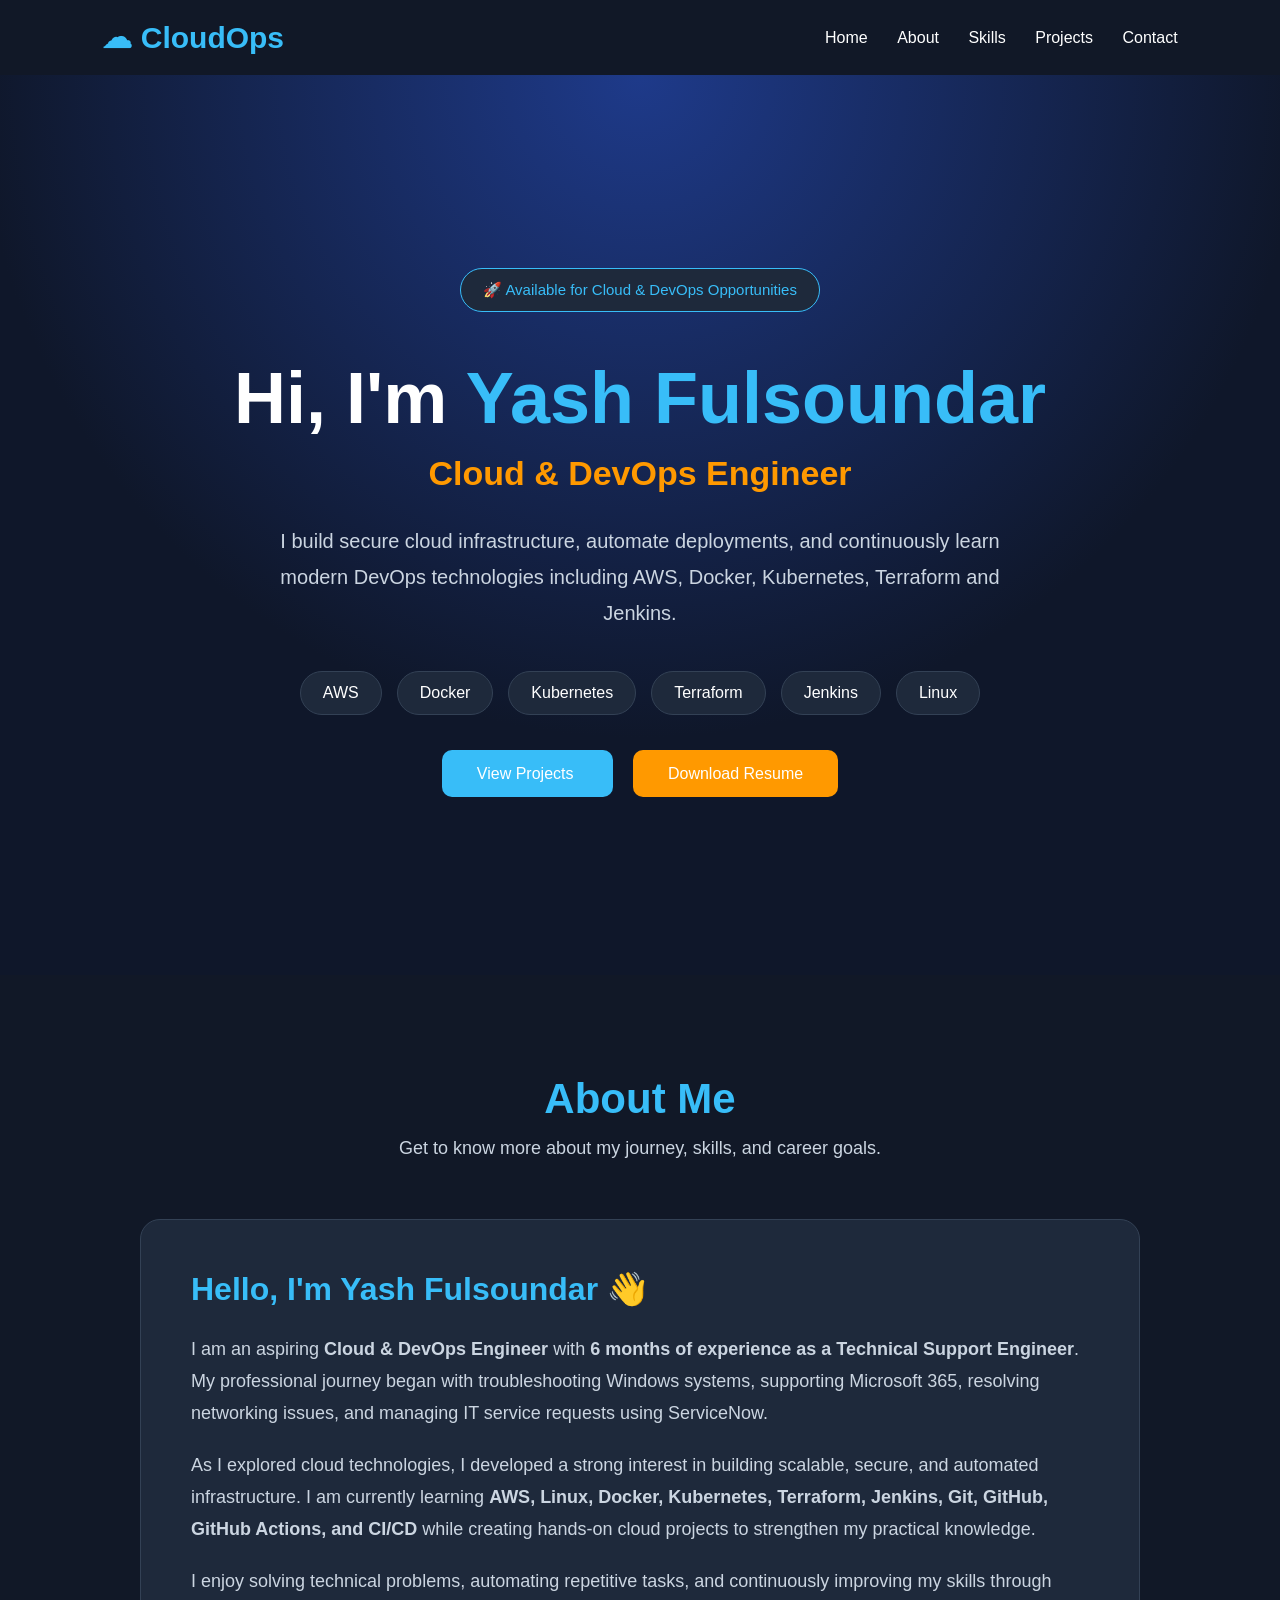
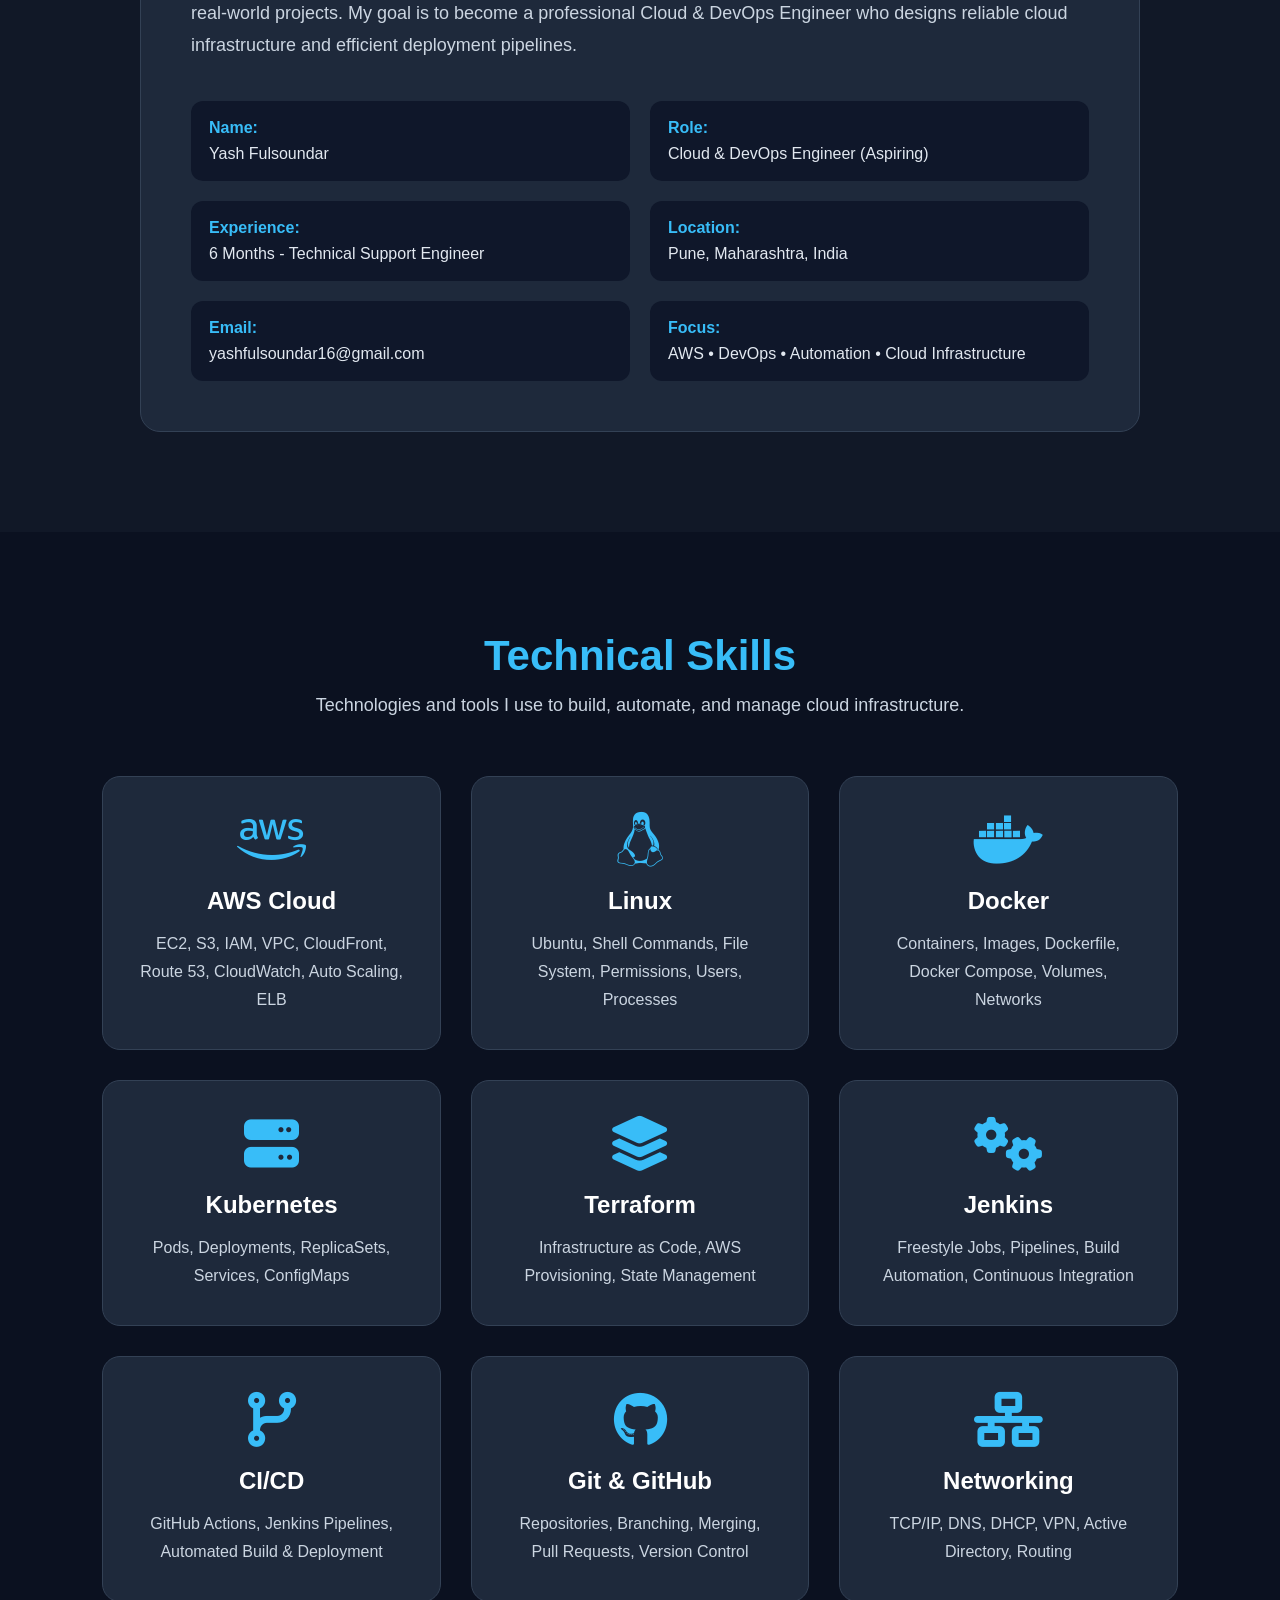
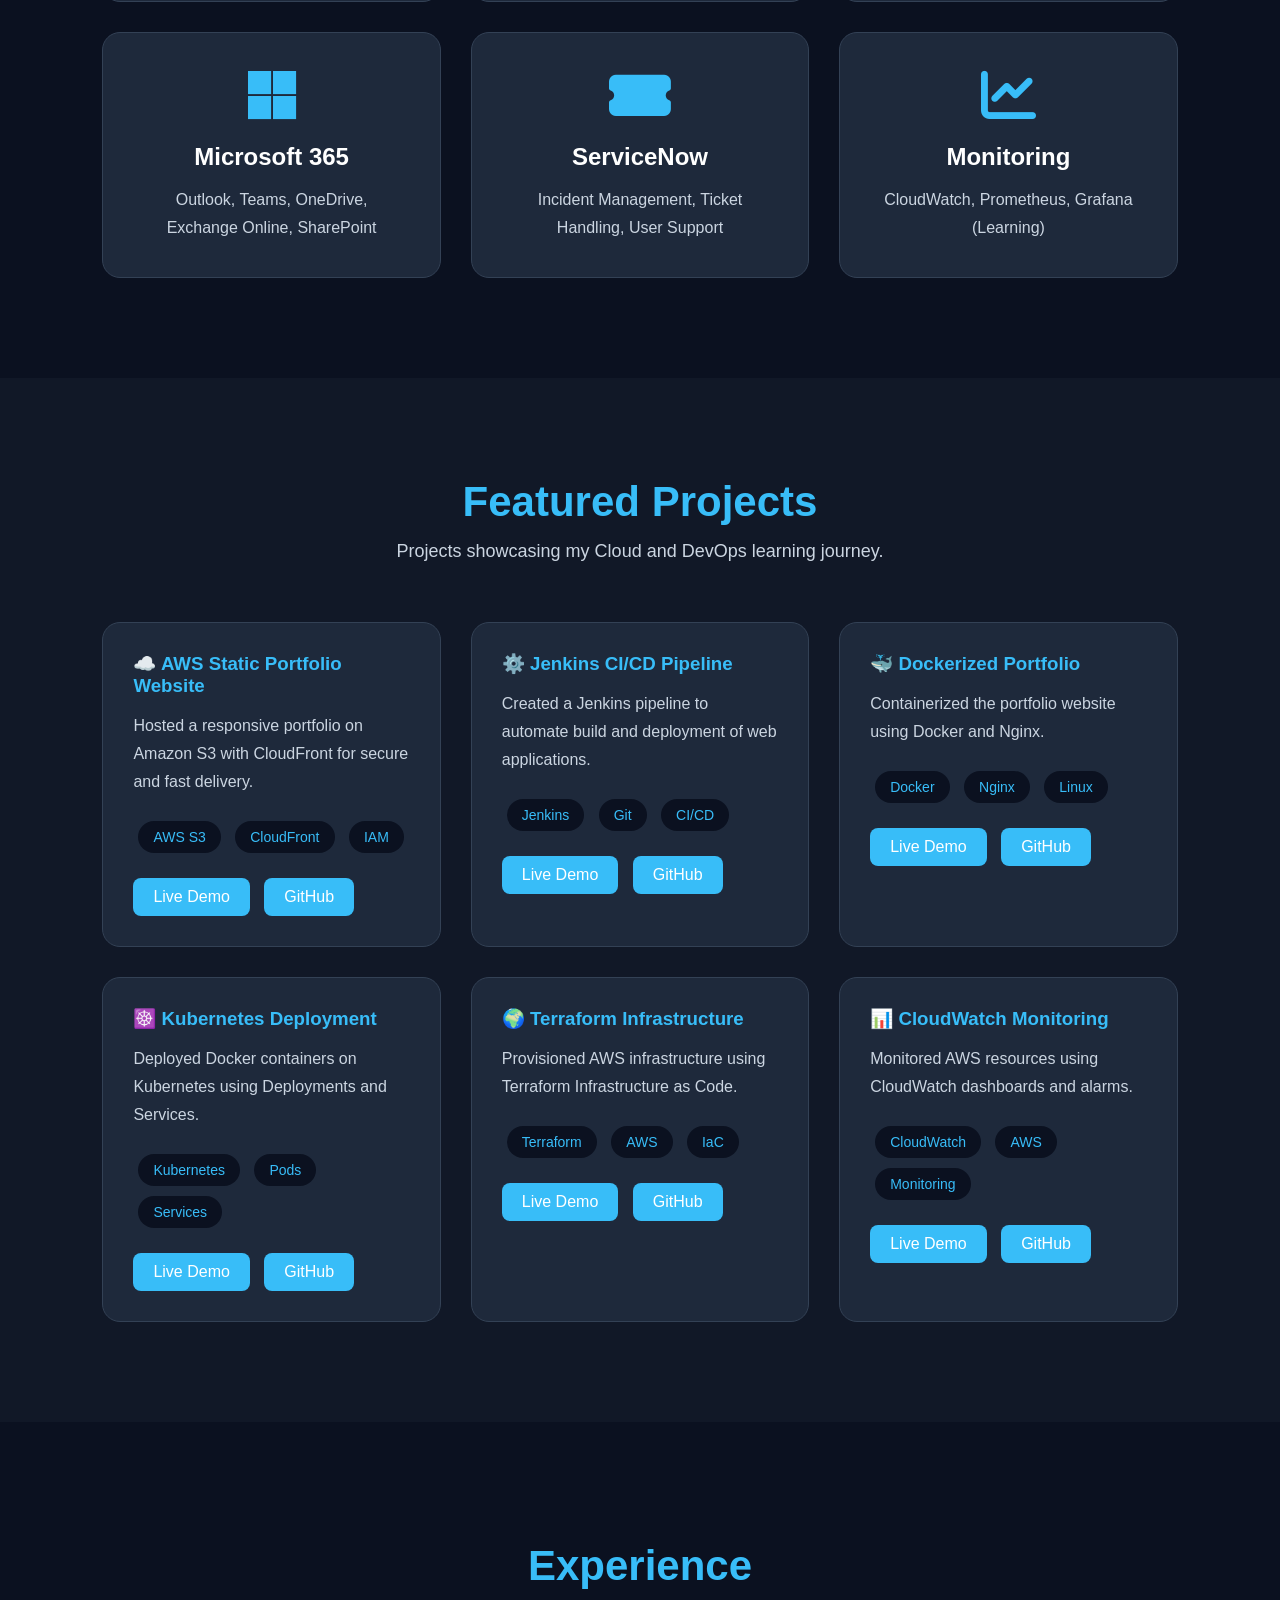
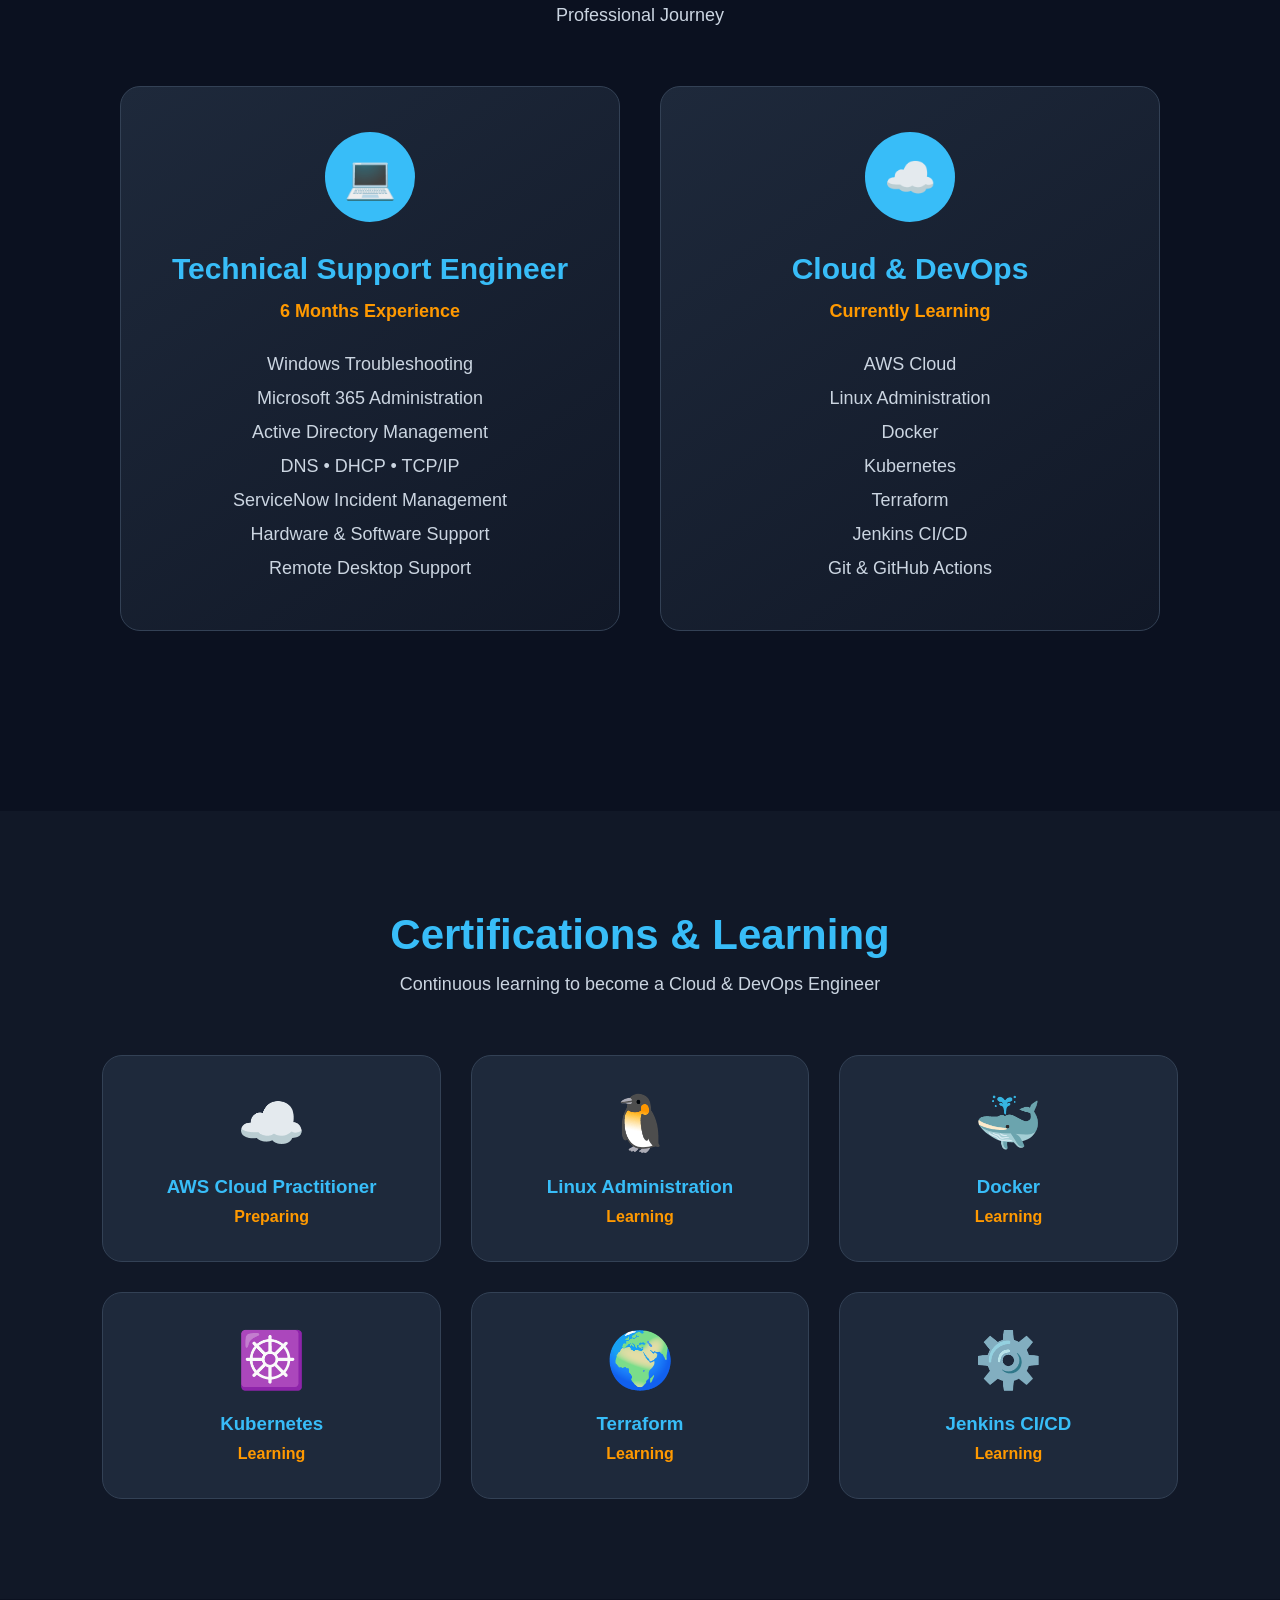
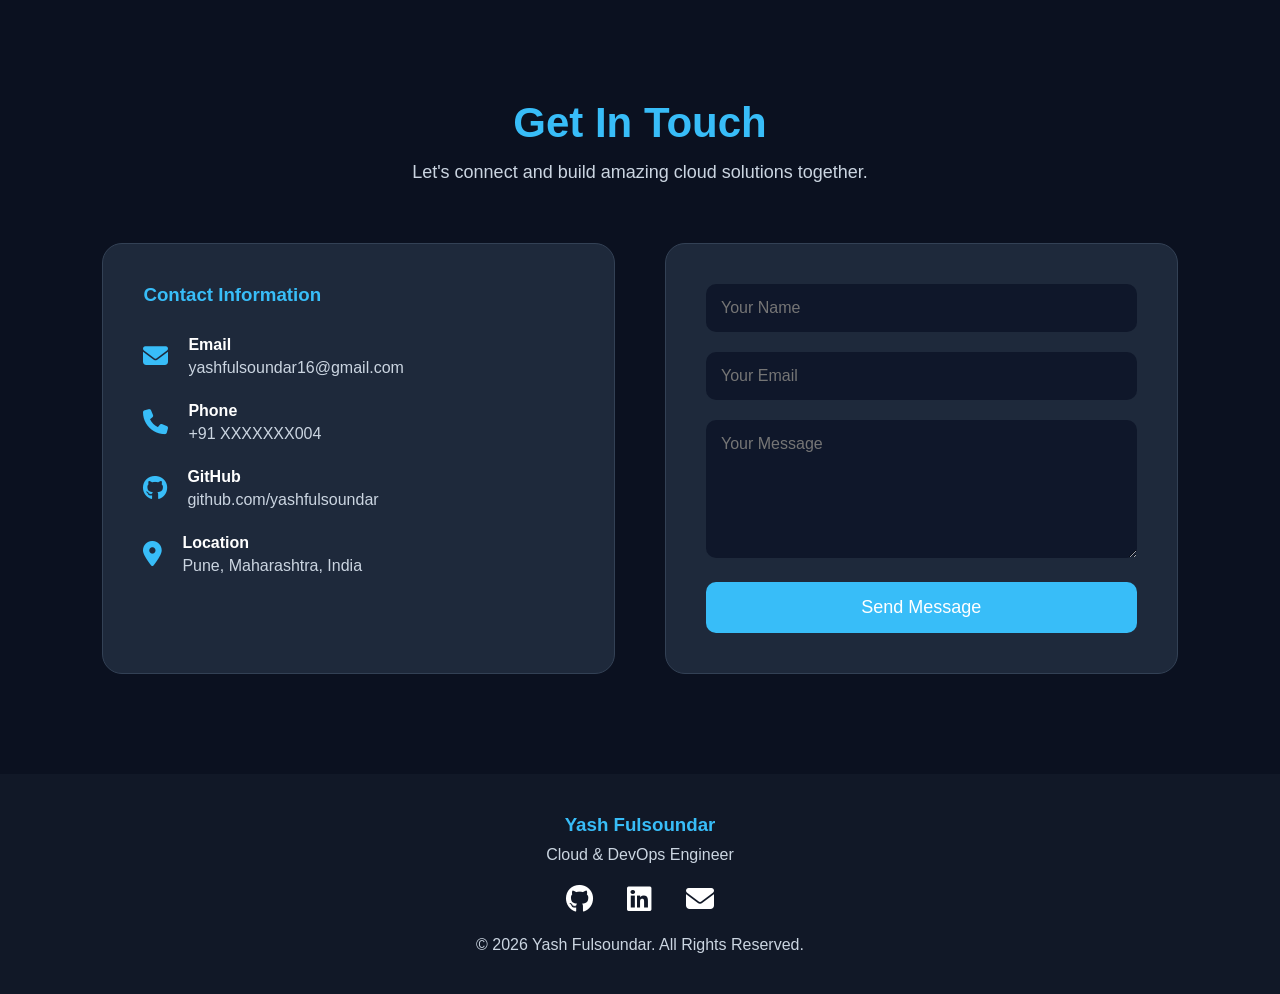
==== index.html @ a7303f1e "Initial portfolio commit" ====
<!DOCTYPE html>
<html lang="en">
<head>
    <meta charset="UTF-8">
    <meta name="viewport" content="width=device-width, initial-scale=1.0">
    <title>Yash Fulsoundar | Cloud & DevOps Engineer</title>

    <link rel="stylesheet" href="style.css">

    <!-- Font Awesome -->
    <link rel="stylesheet"
    href="https://cdnjs.cloudflare.com/ajax/libs/font-awesome/6.6.0/css/all.min.css">
</head>

<body>

<header>

    <div class="logo">
        ☁ CloudOps
    </div>

    <nav>
        <a href="#home">Home</a>
        <a href="#about">About</a>
        <a href="#skills">Skills</a>
        <a href="#projects">Projects</a>
        <a href="#contact">Contact</a>
    </nav>

</header>

<section class="hero">

<div class="hero-content">

<span class="badge">
🚀 Available for Cloud & DevOps Opportunities
</span>

<h1>
Hi, I'm <span>Yash Fulsoundar</span>
</h1>

<h2>
Cloud & DevOps Engineer
</h2>

<p>
I build secure cloud infrastructure, automate deployments,
and continuously learn modern DevOps technologies including
AWS, Docker, Kubernetes, Terraform and Jenkins.
</p>

<div class="hero-skills">

<span>AWS</span>

<span>Docker</span>

<span>Kubernetes</span>

<span>Terraform</span>

<span>Jenkins</span>

<span>Linux</span>

</div>

<div class="hero-buttons">

<a href="#projects" class="primary-btn">
View Projects
</a>

<a href="assets/resume/Yash_Fulsoundar_Resume.pdf"
class="secondary-btn">
Download Resume
</a>

</div>

</div>

</section>
<!-- ================= ABOUT SECTION ================= -->

<section id="about" class="about">

    <div class="section-title">
        <h2>About Me</h2>
        <p>Get to know more about my journey, skills, and career goals.</p>
    </div>

    <div class="about-container">

        <div class="about-card">

            <h3>Hello, I'm Yash Fulsoundar 👋</h3>

            <p>
                I am an aspiring <strong>Cloud & DevOps Engineer</strong> with
                <strong>6 months of experience as a Technical Support Engineer</strong>.
                My professional journey began with troubleshooting Windows systems,
                supporting Microsoft 365, resolving networking issues, and managing
                IT service requests using ServiceNow.
            </p>

            <p>
                As I explored cloud technologies, I developed a strong interest in
                building scalable, secure, and automated infrastructure. I am currently
                learning <strong>AWS, Linux, Docker, Kubernetes, Terraform, Jenkins,
                Git, GitHub, GitHub Actions, and CI/CD</strong> while creating hands-on
                cloud projects to strengthen my practical knowledge.
            </p>

            <p>
                I enjoy solving technical problems, automating repetitive tasks,
                and continuously improving my skills through real-world projects.
                My goal is to become a professional Cloud & DevOps Engineer who
                designs reliable cloud infrastructure and efficient deployment pipelines.
            </p>

            <div class="about-details">

                <div class="detail">
                    <strong>Name:</strong>
                    <span>Yash Fulsoundar</span>
                </div>

                <div class="detail">
                    <strong>Role:</strong>
                    <span>Cloud & DevOps Engineer (Aspiring)</span>
                </div>

                <div class="detail">
                    <strong>Experience:</strong>
                    <span>6 Months - Technical Support Engineer</span>
                </div>

                <div class="detail">
                    <strong>Location:</strong>
                    <span>Pune, Maharashtra, India</span>
                </div>

                <div class="detail">
                    <strong>Email:</strong>
                    <span>yashfulsoundar16@gmail.com</span>
                </div>

                <div class="detail">
                    <strong>Focus:</strong>
                    <span>AWS • DevOps • Automation • Cloud Infrastructure</span>
                </div>

            </div>

        </div>

    </div>

</section>

<!-- ================= Skills Section ================= -->

<section id="skills" class="skills">

    <div class="section-title">
        <h2>Technical Skills</h2>
        <p>Technologies and tools I use to build, automate, and manage cloud infrastructure.</p>
    </div>

    <div class="skills-container">

        <div class="skill-card">
            <i class="fab fa-aws"></i>
            <h3>AWS Cloud</h3>
            <p>EC2, S3, IAM, VPC, CloudFront, Route 53, CloudWatch, Auto Scaling, ELB</p>
        </div>

        <div class="skill-card">
            <i class="fab fa-linux"></i>
            <h3>Linux</h3>
            <p>Ubuntu, Shell Commands, File System, Permissions, Users, Processes</p>
        </div>

        <div class="skill-card">
            <i class="fab fa-docker"></i>
            <h3>Docker</h3>
            <p>Containers, Images, Dockerfile, Docker Compose, Volumes, Networks</p>
        </div>

        <div class="skill-card">
            <i class="fas fa-server"></i>
            <h3>Kubernetes</h3>
            <p>Pods, Deployments, ReplicaSets, Services, ConfigMaps</p>
        </div>

        <div class="skill-card">
            <i class="fas fa-layer-group"></i>
            <h3>Terraform</h3>
            <p>Infrastructure as Code, AWS Provisioning, State Management</p>
        </div>

        <div class="skill-card">
            <i class="fas fa-cogs"></i>
            <h3>Jenkins</h3>
            <p>Freestyle Jobs, Pipelines, Build Automation, Continuous Integration</p>
        </div>

        <div class="skill-card">
            <i class="fas fa-code-branch"></i>
            <h3>CI/CD</h3>
            <p>GitHub Actions, Jenkins Pipelines, Automated Build & Deployment</p>
        </div>

        <div class="skill-card">
            <i class="fab fa-github"></i>
            <h3>Git & GitHub</h3>
            <p>Repositories, Branching, Merging, Pull Requests, Version Control</p>
        </div>

        <div class="skill-card">
            <i class="fas fa-network-wired"></i>
            <h3>Networking</h3>
            <p>TCP/IP, DNS, DHCP, VPN, Active Directory, Routing</p>
        </div>

        <div class="skill-card">
            <i class="fab fa-microsoft"></i>
            <h3>Microsoft 365</h3>
            <p>Outlook, Teams, OneDrive, Exchange Online, SharePoint</p>
        </div>

        <div class="skill-card">
            <i class="fas fa-ticket-alt"></i>
            <h3>ServiceNow</h3>
            <p>Incident Management, Ticket Handling, User Support</p>
        </div>

        <div class="skill-card">
            <i class="fas fa-chart-line"></i>
            <h3>Monitoring</h3>
            <p>CloudWatch, Prometheus, Grafana (Learning)</p>
        </div>

    </div>

</section>

<!-- ================= Projects Section ================= -->

<section id="projects" class="projects">

    <div class="section-title">
        <h2>Featured Projects</h2>
        <p>Projects showcasing my Cloud and DevOps learning journey.</p>
    </div>

    <div class="projects-container">

        <div class="project-card">
            <h3>☁️ AWS Static Portfolio Website</h3>
            <p>Hosted a responsive portfolio on Amazon S3 with CloudFront for secure and fast delivery.</p>

            <div class="tech">
                <span>AWS S3</span>
                <span>CloudFront</span>
                <span>IAM</span>
            </div>

            <div class="buttons">
                <a href="#">Live Demo</a>
                <a href="https://github.com/yashfulsoundar" target="_blank">GitHub</a>
            </div>
        </div>

        <div class="project-card">
            <h3>⚙️ Jenkins CI/CD Pipeline</h3>
            <p>Created a Jenkins pipeline to automate build and deployment of web applications.</p>

            <div class="tech">
                <span>Jenkins</span>
                <span>Git</span>
                <span>CI/CD</span>
            </div>

            <div class="buttons">
                <a href="#">Live Demo</a>
                <a href="https://github.com/yashfulsoundar" target="_blank">GitHub</a>
            </div>
        </div>

        <div class="project-card">
            <h3>🐳 Dockerized Portfolio</h3>
            <p>Containerized the portfolio website using Docker and Nginx.</p>

            <div class="tech">
                <span>Docker</span>
                <span>Nginx</span>
                <span>Linux</span>
            </div>

            <div class="buttons">
                <a href="#">Live Demo</a>
                <a href="https://github.com/yashfulsoundar" target="_blank">GitHub</a>
            </div>
        </div>

        <div class="project-card">
            <h3>☸️ Kubernetes Deployment</h3>
            <p>Deployed Docker containers on Kubernetes using Deployments and Services.</p>

            <div class="tech">
                <span>Kubernetes</span>
                <span>Pods</span>
                <span>Services</span>
            </div>

            <div class="buttons">
                <a href="#">Live Demo</a>
                <a href="https://github.com/yashfulsoundar" target="_blank">GitHub</a>
            </div>
        </div>

        <div class="project-card">
            <h3>🌍 Terraform Infrastructure</h3>
            <p>Provisioned AWS infrastructure using Terraform Infrastructure as Code.</p>

            <div class="tech">
                <span>Terraform</span>
                <span>AWS</span>
                <span>IaC</span>
            </div>

            <div class="buttons">
                <a href="#">Live Demo</a>
                <a href="https://github.com/yashfulsoundar" target="_blank">GitHub</a>
            </div>
        </div>

        <div class="project-card">
            <h3>📊 CloudWatch Monitoring</h3>
            <p>Monitored AWS resources using CloudWatch dashboards and alarms.</p>

            <div class="tech">
                <span>CloudWatch</span>
                <span>AWS</span>
                <span>Monitoring</span>
            </div>

            <div class="buttons">
                <a href="#">Live Demo</a>
                <a href="https://github.com/yashfulsoundar" target="_blank">GitHub</a>
            </div>
        </div>

    </div>

</section>

<!-- ================= EXPERIENCE ================= -->

<section id="experience" class="experience">

    <div class="section-title">
        <h2>Experience</h2>
        <p>Professional Journey</p>
    </div>

    <div class="experience-grid">

        <div class="experience-box">

            <div class="experience-icon">
                💻
            </div>

            <h3>Technical Support Engineer</h3>

            <span>6 Months Experience</span>

            <p>
                Windows Troubleshooting<br>
                Microsoft 365 Administration<br>
                Active Directory Management<br>
                DNS • DHCP • TCP/IP<br>
                ServiceNow Incident Management<br>
                Hardware & Software Support<br>
                Remote Desktop Support
            </p>

        </div>

        <div class="experience-box">

            <div class="experience-icon">
                ☁️
            </div>

            <h3>Cloud & DevOps</h3>

            <span>Currently Learning</span>

            <p>
                AWS Cloud<br>
                Linux Administration<br>
                Docker<br>
                Kubernetes<br>
                Terraform<br>
                Jenkins CI/CD<br>
                Git & GitHub Actions
            </p>

        </div>

    </div>

</section>

<!-- ================= CERTIFICATIONS ================= -->

<section id="certifications" class="certifications">

    <div class="section-title">
        <h2>Certifications & Learning</h2>
        <p>Continuous learning to become a Cloud & DevOps Engineer</p>
    </div>

    <div class="cert-grid">

        <div class="cert-card">
            <div class="cert-icon">☁️</div>
            <h3>AWS Cloud Practitioner</h3>
            <span>Preparing</span>
        </div>

        <div class="cert-card">
            <div class="cert-icon">🐧</div>
            <h3>Linux Administration</h3>
            <span>Learning</span>
        </div>

        <div class="cert-card">
            <div class="cert-icon">🐳</div>
            <h3>Docker</h3>
            <span>Learning</span>
        </div>

        <div class="cert-card">
            <div class="cert-icon">☸️</div>
            <h3>Kubernetes</h3>
            <span>Learning</span>
        </div>

        <div class="cert-card">
            <div class="cert-icon">🌍</div>
            <h3>Terraform</h3>
            <span>Learning</span>
        </div>

        <div class="cert-card">
            <div class="cert-icon">⚙️</div>
            <h3>Jenkins CI/CD</h3>
            <span>Learning</span>
        </div>

    </div>

</section>

<!-- ================= CONTACT SECTION ================= -->

<section id="contact" class="contact">

    <div class="section-title">
        <h2>Get In Touch</h2>
        <p>Let's connect and build amazing cloud solutions together.</p>
    </div>

    <div class="contact-container">

        <!-- Left Side -->

        <div class="contact-info">

            <h3>Contact Information</h3>

            <div class="info-box">
                <i class="fas fa-envelope"></i>
                <div>
                    <h4>Email</h4>
                    <p>yashfulsoundar16@gmail.com</p>
                </div>
            </div>

            <div class="info-box">
                <i class="fas fa-phone"></i>
                <div>
                    <h4>Phone</h4>
                    <p>+91 XXXXXXX004</p>
                </div>
            </div>

            <div class="info-box">
                <i class="fab fa-github"></i>
                <div>
                    <h4>GitHub</h4>
                    <a href="https://github.com/yashfulsoundar" target="_blank">
                        github.com/yashfulsoundar
                    </a>
                </div>
            </div>

            <div class="info-box">
                <i class="fas fa-map-marker-alt"></i>
                <div>
                    <h4>Location</h4>
                    <p>Pune, Maharashtra, India</p>
                </div>
            </div>

        </div>

        <!-- Right Side -->

        <div class="contact-form">

            <form>

                <input type="text" placeholder="Your Name" required>

                <input type="email" placeholder="Your Email" required>

                <textarea rows="6" placeholder="Your Message"></textarea>

                <button type="submit">Send Message</button>

            </form>

        </div>

    </div>

</section>
 
<footer class="footer">

    <h3>Yash Fulsoundar</h3>

    <p>Cloud & DevOps Engineer</p>

    <div class="social-links">
        <a href="https://github.com/yashfulsoundar" target="_blank"><i class="fab fa-github"></i></a>
        <a href="#"><i class="fab fa-linkedin"></i></a>
        <a href="mailto:yashfulsoundar16@gmail.com"><i class="fas fa-envelope"></i></a>
    </div>

    <p class="copyright">
        © 2026 Yash Fulsoundar. All Rights Reserved.
    </p>

</footer>

<script src="script.js"></script>

</body>
</html>
---- style.css ----
*{
    margin:0;
    padding:0;
    box-sizing:border-box;
    font-family:Arial, Helvetica, sans-serif;
}

body{

    background:#0f172a;

    color:white;

}

header{

    display:flex;

    justify-content:space-between;

    align-items:center;

    padding:20px 8%;

    background:#111827;

}

.logo{

    font-size:30px;

    color:#38bdf8;

    font-weight:bold;

}

nav a{

    color:white;

    text-decoration:none;

    margin-left:25px;

    transition:.3s;

}

nav a:hover{

    color:#38bdf8;

}

/*=========================
       HERO SECTION
==========================*/

.hero{

    display:flex;

    justify-content:space-between;

    align-items:center;

    gap:80px;

    padding:100px 8%;

    min-height:100vh;

    background:#0F172A;

}

.hero-left{

    flex:1;

}

.hero-tag{

    display:inline-block;

    background:#1E293B;

    color:#38BDF8;

    padding:10px 18px;

    border-radius:30px;

    margin-bottom:25px;

    border:1px solid #38BDF8;

}

.hero h1{

    font-size:70px;

    margin:15px 0;

}

.hero h1 span{

    color:#38BDF8;

}

.hero h2{

    color:#FF9900;

    font-size:34px;

    margin-bottom:25px;

}

.hero p{

    color:#CBD5E1;

    line-height:34px;

    font-size:20px;

    max-width:650px;

}

.hero-buttons{

    margin-top:40px;

}

.btn,
.btn2,
.btn3{

    display:inline-block;

    padding:15px 30px;

    margin-right:15px;

    border-radius:10px;

    text-decoration:none;

    color:white;

    transition:.3s;

}

.btn{

    background:#38BDF8;

}

.btn2{

    background:#FF9900;

}

.btn3{

    background:#22C55E;

}

.btn:hover,
.btn2:hover,
.btn3:hover{

    transform:translateY(-5px);

}

.hero{

min-height:100vh;

display:flex;

justify-content:center;

align-items:center;

text-align:center;

padding:100px 20px;

background:
radial-gradient(circle at top,#1E3A8A 0%,#0F172A 60%);

}

.hero-content{

max-width:900px;

}

.badge{

display:inline-block;

padding:12px 22px;

border-radius:50px;

background:#1E293B;

color:#38BDF8;

border:1px solid #38BDF8;

margin-bottom:30px;

font-size:15px;

}

.hero h1{

font-size:72px;

font-weight:700;

margin-bottom:15px;

}

.hero h1 span{

color:#38BDF8;

}

.hero h2{

font-size:34px;

color:#FF9900;

margin-bottom:30px;

}

.hero p{

font-size:20px;

color:#CBD5E1;

line-height:36px;

max-width:750px;

margin:auto;

}

.hero-skills{

margin-top:40px;

display:flex;

justify-content:center;

gap:15px;

flex-wrap:wrap;

}

.hero-skills span{

padding:12px 22px;

background:#1E293B;

border-radius:30px;

border:1px solid #334155;

}

.hero-buttons{

margin-top:50px;

}

.primary-btn{

padding:15px 35px;

background:#38BDF8;

border-radius:10px;

color:white;

text-decoration:none;

margin-right:20px;

}

.secondary-btn{

padding:15px 35px;

background:#FF9900;

border-radius:10px;

color:white;

text-decoration:none;

}
/*=========================
        ABOUT SECTION
==========================*/

.about{
    padding:100px 8%;
    background:#111827;
}

.about-container{
    display:flex;
    justify-content:center;
    margin-top:50px;
}

.about-card{
    max-width:1000px;
    background:#1E293B;
    padding:50px;
    border-radius:20px;
    border:1px solid #334155;
    transition:.4s;
}

.about-card:hover{
    transform:translateY(-10px);
    box-shadow:0 15px 35px rgba(56,189,248,.3);
    border-color:#38BDF8;
}

.about-card h3{
    font-size:32px;
    color:#38BDF8;
    margin-bottom:25px;
}

.about-card p{
    color:#CBD5E1;
    line-height:32px;
    font-size:18px;
    margin-bottom:20px;
}

.about-details{
    display:grid;
    grid-template-columns:repeat(auto-fit,minmax(300px,1fr));
    gap:20px;
    margin-top:40px;
}

.detail{
    background:#0F172A;
    padding:18px;
    border-radius:12px;
}

.detail strong{
    color:#38BDF8;
    display:block;
    margin-bottom:8px;
}

.detail span{
    color:#E2E8F0;
}

@media(max-width:768px){

.about-card{
    padding:30px;
}

.about-card h3{
    font-size:26px;
}

.about-card p{
    font-size:16px;
}

}
/*=========================
      SKILLS SECTION
==========================*/

.skills{
    padding:100px 8%;
    background:#0B1120;
}

.section-title{
    text-align:center;
    margin-bottom:60px;
}

.section-title h2{
    color:#38BDF8;
    font-size:42px;
    margin-bottom:15px;
}

.section-title p{
    color:#CBD5E1;
    font-size:18px;
}

/* skill section */
.skills-container{

    display:grid;

    grid-template-columns:repeat(auto-fit,minmax(280px,1fr));

    gap:30px;

}

.skill-card{

    background:#1E293B;

    padding:35px;

    border-radius:18px;

    text-align:center;

    border:1px solid #334155;

    transition:0.4s ease;

    cursor:pointer;

}

.skill-card:hover{

    transform:translateY(-10px);

    border-color:#38BDF8;

    box-shadow:0 0 25px rgba(56,189,248,0.35);

}

.skill-card i{

    font-size:55px;

    color:#38BDF8;

    margin-bottom:20px;

}

.skill-card h3{

    color:white;

    margin-bottom:15px;

    font-size:24px;

}

.skill-card p{

    color:#CBD5E1;

    line-height:28px;

    font-size:16px;

}

/* Responsive */

@media (max-width:768px){

    .skills{
        padding:70px 5%;
    }

    .section-title h2{
        font-size:34px;
    }

    .skill-card{
        padding:25px;
    }

}

/*=========================
      PROJECTS SECTION
==========================*/

.projects{
    padding:100px 8%;
    background:#111827;
}

.projects-container{
    display:grid;
    grid-template-columns:repeat(auto-fit,minmax(330px,1fr));
    gap:30px;
}

.project-card{
    background:#1E293B;
    padding:30px;
    border-radius:18px;
    border:1px solid #334155;
    transition:0.4s;
}

.project-card:hover{
    transform:translateY(-10px);
    box-shadow:0 0 20px rgba(56,189,248,.35);
}

.project-card h3{
    color:#38BDF8;
    margin-bottom:15px;
}

.project-card p{
    color:#CBD5E1;
    line-height:28px;
}

.tech{
    margin:20px 0;
}

.tech span{
    display:inline-block;
    background:#0B1120;
    color:#38BDF8;
    padding:8px 15px;
    margin:5px;
    border-radius:20px;
    font-size:14px;
}

.buttons{
    margin-top:20px;
}

.buttons a{
    display:inline-block;
    text-decoration:none;
    color:white;
    background:#38BDF8;
    padding:10px 20px;
    border-radius:8px;
    margin-right:10px;
    transition:.3s;
}

.buttons a:hover{
    background:#FF9900;
}

/* ================= EXPERIENCE ================= */

/*==============================
    EXPERIENCE SECTION
===============================*/

.experience{
    background:#0b1120;
    padding:120px 8%;
}

.experience-grid{
    max-width:1200px;
    margin:60px auto;
    display:flex;
    justify-content:center;
    align-items:stretch;
    gap:40px;
    flex-wrap:wrap;
}

.experience-box{
    width:500px;
    background:linear-gradient(145deg,#1E293B,#111827);
    border:1px solid #334155;
    border-radius:20px;
    padding:45px;
    text-align:center;
    transition:.4s;
}

.experience-box:hover{
    transform:translateY(-12px);
    box-shadow:0 20px 50px rgba(56,189,248,.35);
    border-color:#38BDF8;
}

.experience-icon{
    width:90px;
    height:90px;
    margin:auto;
    margin-bottom:30px;
    border-radius:50%;
    background:#38BDF8;
    display:flex;
    justify-content:center;
    align-items:center;
    font-size:42px;
}

.experience-box h3{
    font-size:30px;
    color:#38BDF8;
    margin-bottom:15px;
}

.experience-box span{
    color:#FF9900;
    font-size:18px;
    font-weight:bold;
    display:block;
    margin-bottom:25px;
}

.experience-box p{
    color:#CBD5E1;
    font-size:18px;
    line-height:34px;
}

/*=========================
    CERTIFICATIONS
==========================*/

.certifications{
    padding:100px 8%;
    background:#111827;
}

.cert-grid{
    display:grid;
    grid-template-columns:repeat(auto-fit,minmax(250px,1fr));
    gap:30px;
    margin-top:60px;
}

.cert-card{
    background:#1E293B;
    border-radius:20px;
    padding:35px;
    text-align:center;
    border:1px solid #334155;
    transition:.4s;
}

.cert-card:hover{
    transform:translateY(-10px);
    box-shadow:0 15px 35px rgba(56,189,248,.35);
    border-color:#38BDF8;
}

.cert-icon{
    font-size:55px;
    margin-bottom:20px;
}

.cert-card h3{
    color:#38BDF8;
    margin-bottom:10px;
}

.cert-card span{
    color:#FF9900;
    font-weight:bold;
}

/*==========================
      CONTACT SECTION
===========================*/

.contact{
    padding:100px 8%;
    background:#0B1120;
}

.contact-container{
    display:grid;
    grid-template-columns:1fr 1fr;
    gap:50px;
    margin-top:60px;
}

.contact-info,
.contact-form{
    background:#1E293B;
    padding:40px;
    border-radius:20px;
    border:1px solid #334155;
}

.contact-info h3{
    color:#38BDF8;
    margin-bottom:30px;
}

.info-box{
    display:flex;
    align-items:center;
    gap:20px;
    margin-bottom:25px;
}

.info-box i{
    font-size:25px;
    color:#38BDF8;
}

.info-box h4{
    color:white;
    margin-bottom:5px;
}

.info-box p,
.info-box a{
    color:#CBD5E1;
    text-decoration:none;
}

.contact-form input,
.contact-form textarea{
    width:100%;
    margin-bottom:20px;
    padding:15px;
    border:none;
    border-radius:10px;
    background:#0F172A;
    color:white;
    font-size:16px;
}

.contact-form button{
    width:100%;
    padding:15px;
    border:none;
    border-radius:10px;
    background:#38BDF8;
    color:white;
    font-size:18px;
    cursor:pointer;
    transition:.3s;
}

.contact-form button:hover{
    background:#FF9900;
}

@media(max-width:900px){

.contact-container{
grid-template-columns:1fr;
}

}

/*==========================
        FOOTER
===========================*/

.footer{
    background:#111827;
    text-align:center;
    padding:40px 20px;
}

.footer h3{
    color:#38BDF8;
    margin-bottom:10px;
}

.footer p{
    color:#CBD5E1;
}

.social-links{
    margin:20px 0;
}

.social-links a{
    color:white;
    font-size:28px;
    margin:0 15px;
    transition:.3s;
}

.social-links a:hover{
    color:#38BDF8;
}
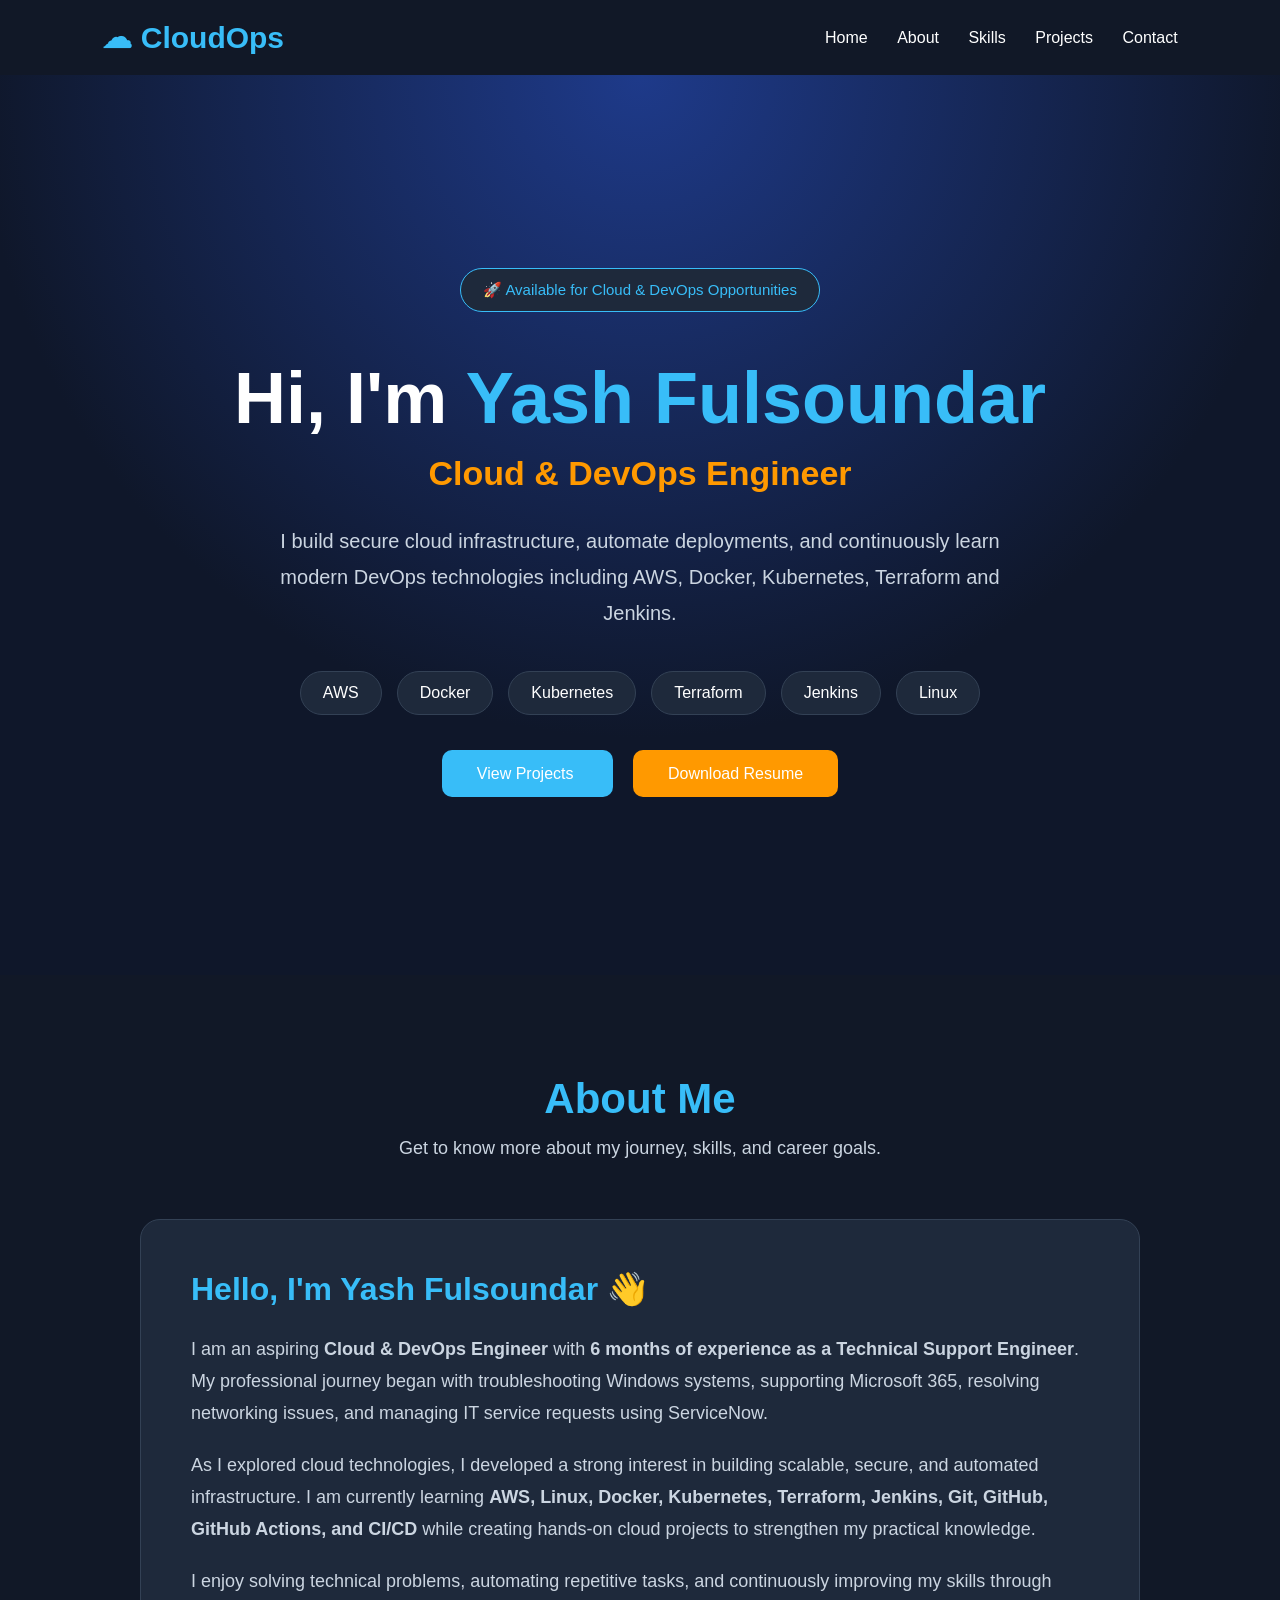
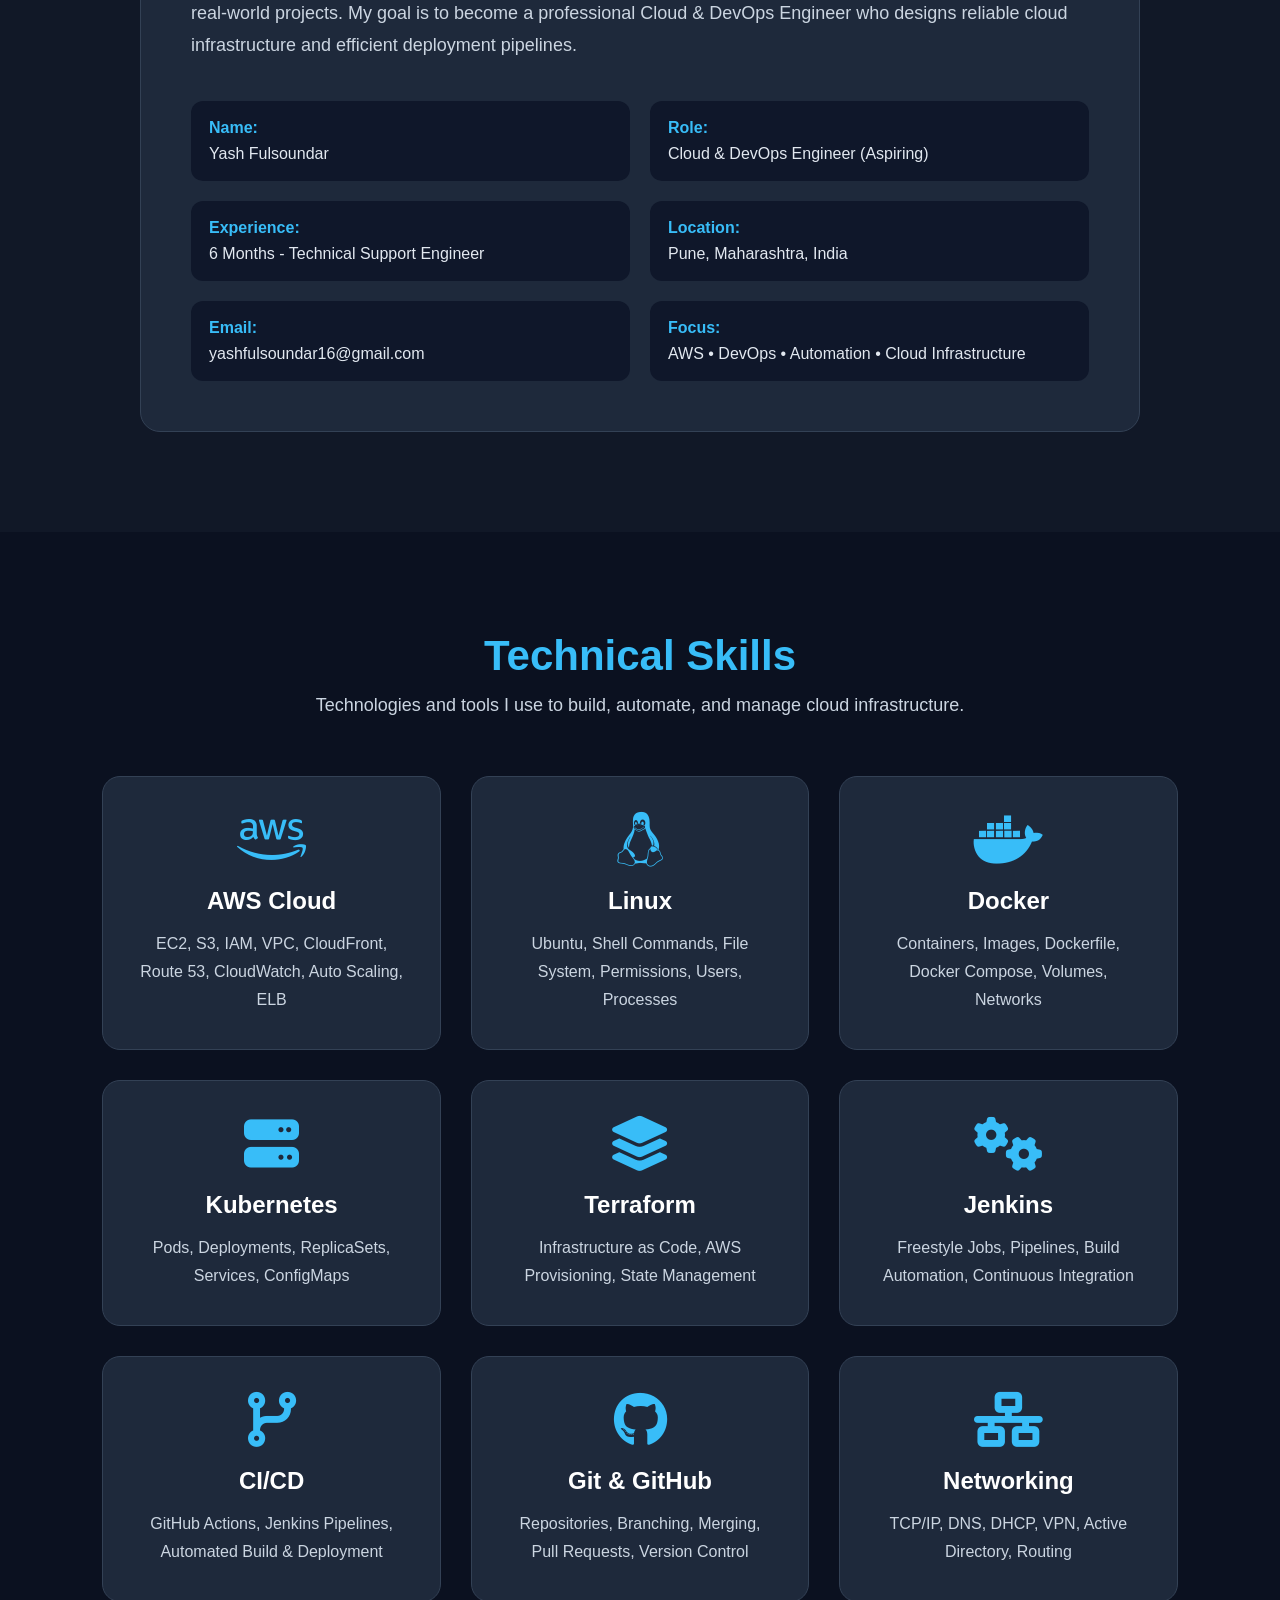
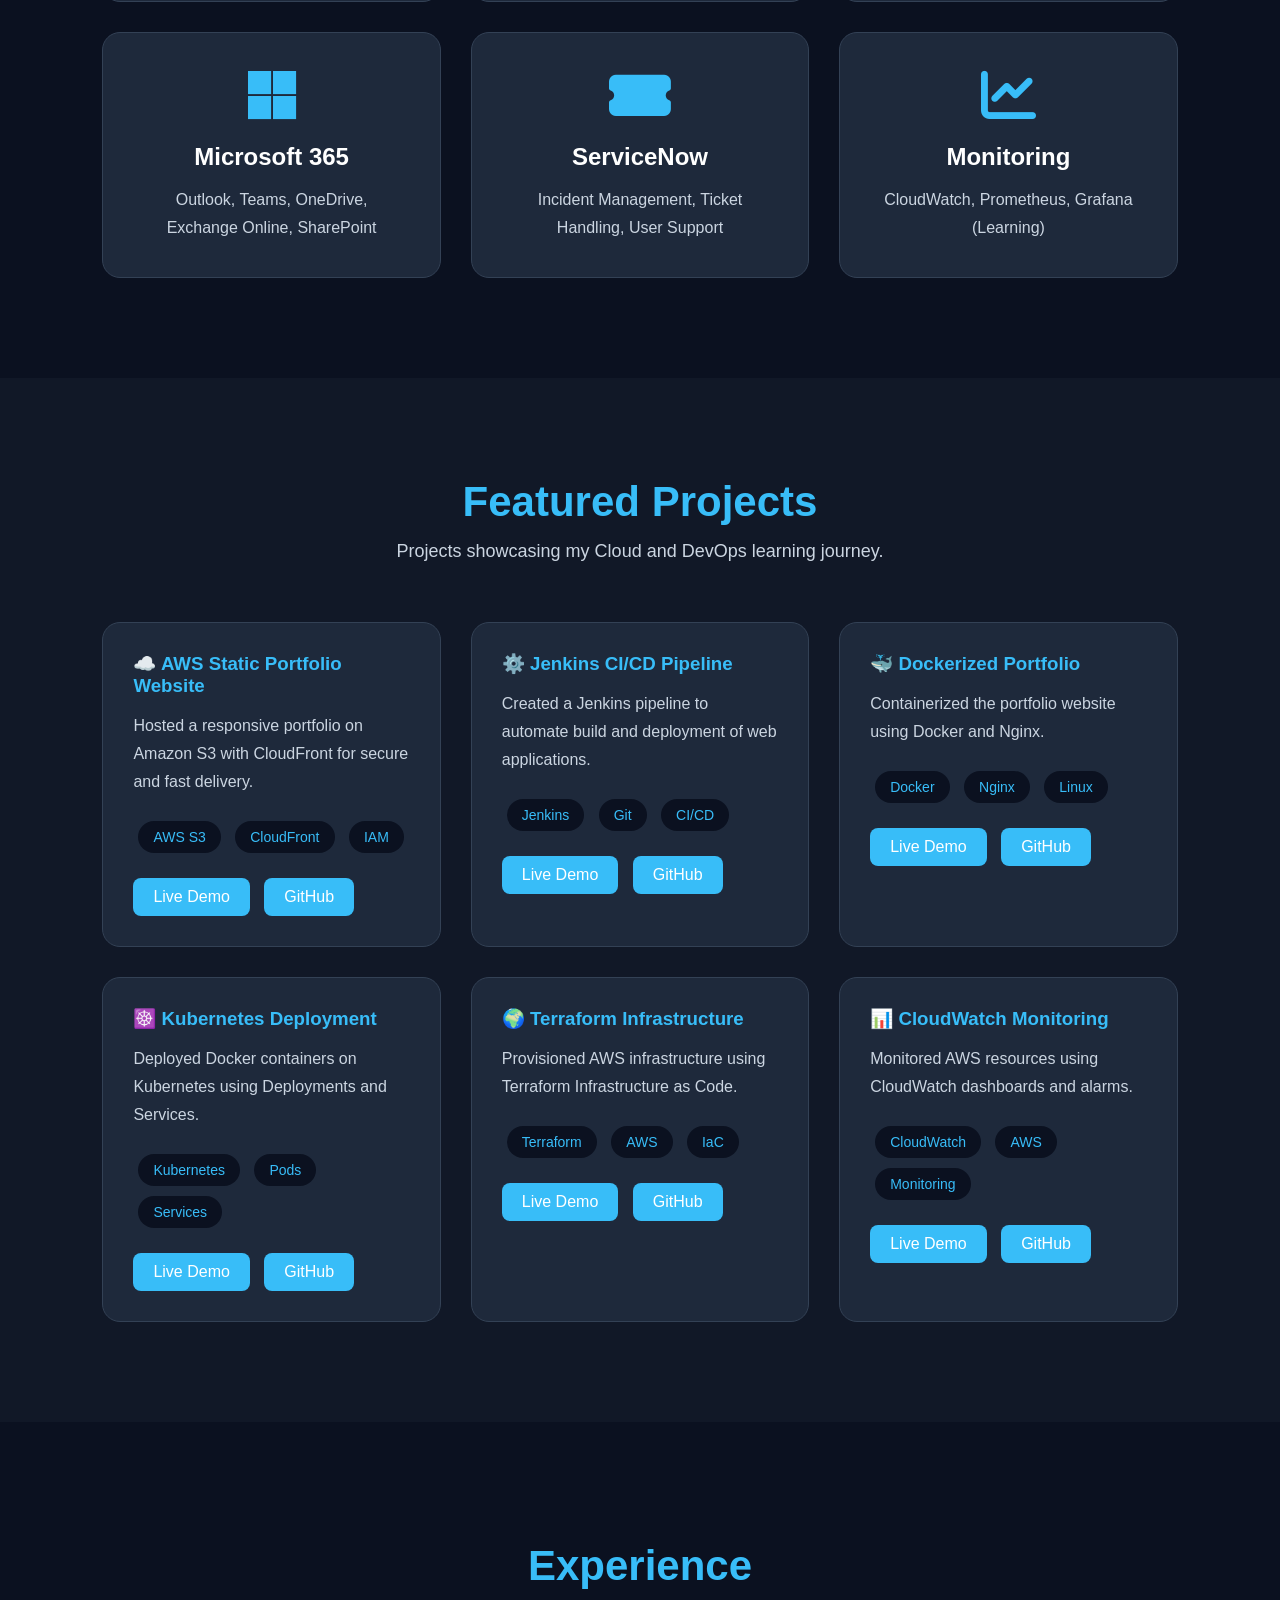
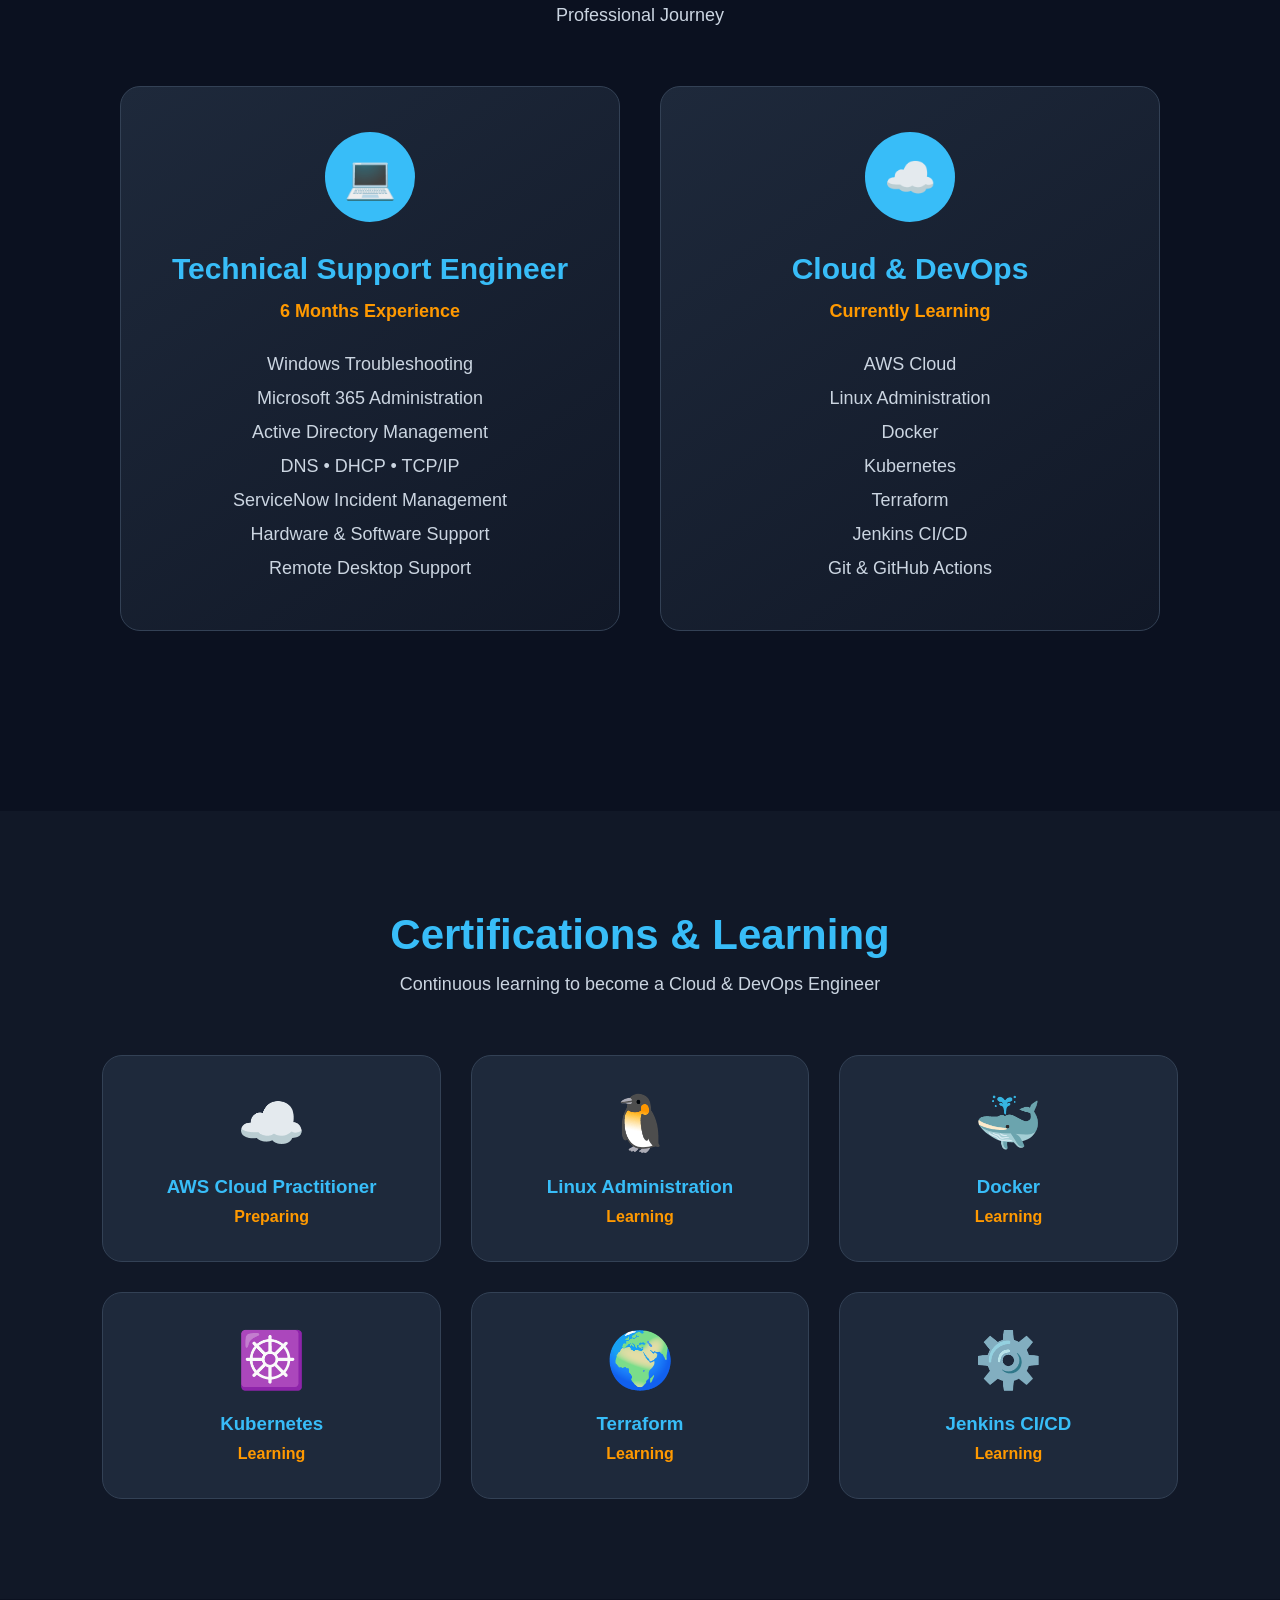
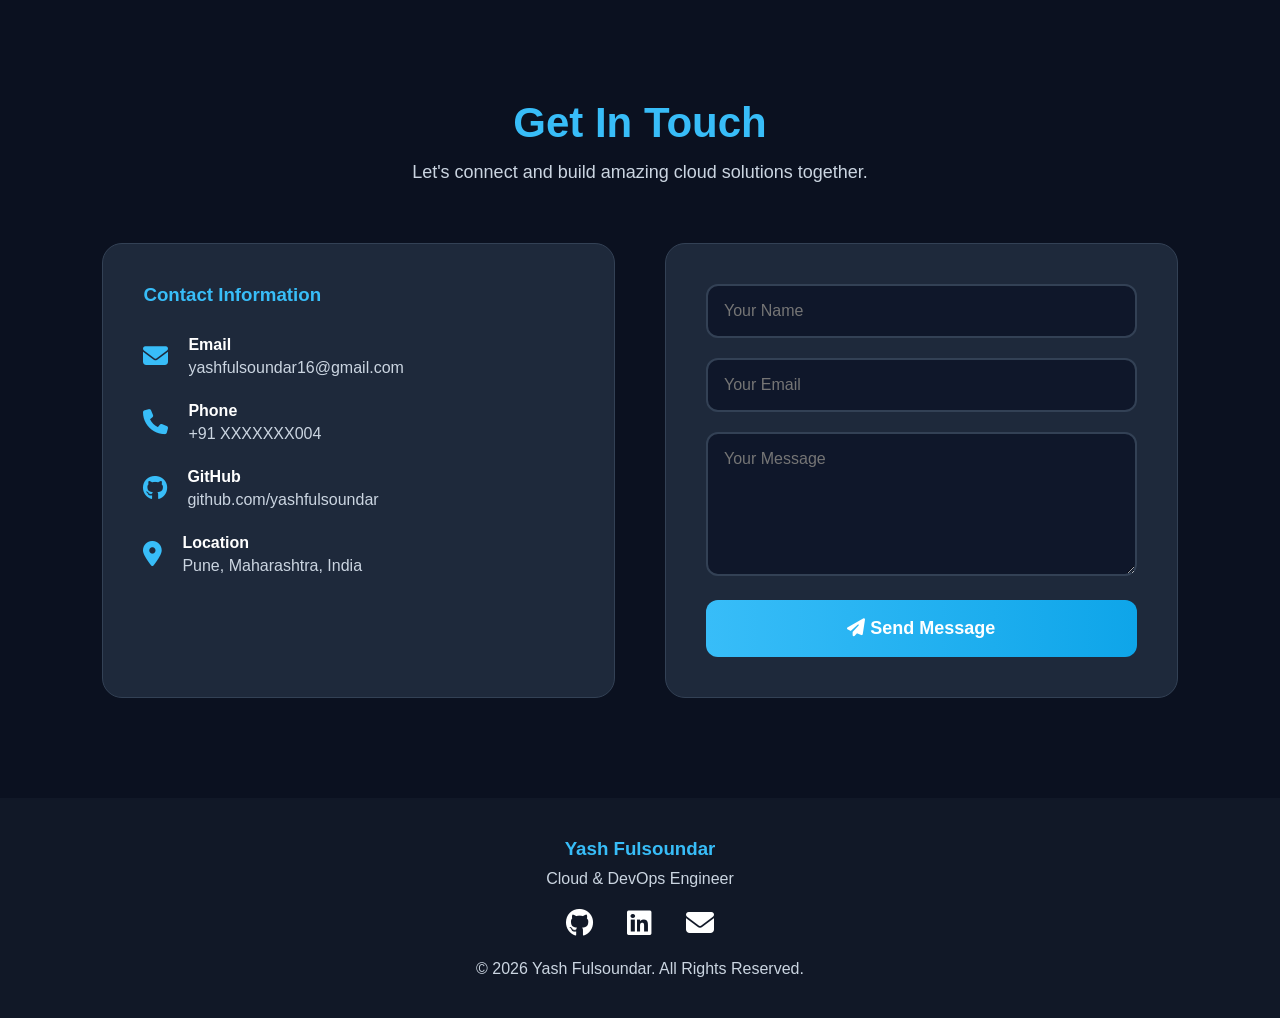
==== commit eacc6784: "Update portfolio with contact form and thank you page" ====
--- a/index.html
+++ b/index.html
@@ -527,24 +527,51 @@
 
         <div class="contact-form">
 
-            <form>
-
-                <input type="text" placeholder="Your Name" required>
-
-                <input type="email" placeholder="Your Email" required>
-
-                <textarea rows="6" placeholder="Your Message"></textarea>
-
-                <button type="submit">Send Message</button>
-
-            </form>
-
-        </div>
-
-    </div>
-
-</section>
- 
+            <form action="https://formsubmit.co/yashfulsoundar16@gmail.com" method="POST">
+
+    <!-- Disable Captcha -->
+    <input type="hidden" name="_captcha" value="false">
+
+    <!-- Email Subject -->
+    <input type="hidden" name="_subject" value="New Portfolio Contact">
+
+    <!-- Auto Reply -->
+    <input type="hidden" name="_autoresponse"
+    value="Thank you for contacting me. I have received your message and will get back to you soon.">
+
+    <input type="hidden" name="_next" 
+    value="http://127.0.0.1:5500/thankyou.html">
+
+    <input
+        type="text"
+        name="name"
+        placeholder="Your Name"
+        required>
+
+    <input
+        type="email"
+        name="email"
+        placeholder="Your Email"
+        required>
+
+    <textarea
+        name="message"
+        rows="6"
+        placeholder="Your Message"
+        required></textarea>
+
+    <button type="submit">
+        <i class="fas fa-paper-plane"></i> Send Message
+    </button>
+
+</form>
+
+        </div>
+
+    </div>
+
+</section>
+
 <footer class="footer">
 
     <h3>Yash Fulsoundar</h3>
--- a/style.css
+++ b/style.css
@@ -769,30 +769,70 @@
 
 .contact-form input,
 .contact-form textarea{
+
     width:100%;
+
     margin-bottom:20px;
-    padding:15px;
+
+    padding:16px;
+
+    border:2px solid #334155;
+
+    border-radius:12px;
+
+    background:#0F172A;
+
+    color:white;
+
+    font-size:16px;
+
+    outline:none;
+
+    transition:.3s;
+
+}
+
+.contact-form input:focus,
+.contact-form textarea:focus{
+
+    border-color:#38BDF8;
+
+    box-shadow:0 0 15px rgba(56,189,248,.3);
+
+}
+
+.contact-form button{
+
+    width:100%;
+
+    padding:18px;
+
     border:none;
-    border-radius:10px;
-    background:#0F172A;
+
+    border-radius:12px;
+
+    background:linear-gradient(90deg,#38BDF8,#0EA5E9);
+
     color:white;
-    font-size:16px;
-}
-
-.contact-form button{
-    width:100%;
-    padding:15px;
-    border:none;
-    border-radius:10px;
-    background:#38BDF8;
-    color:white;
+
     font-size:18px;
+
+    font-weight:600;
+
     cursor:pointer;
+
     transition:.3s;
+
 }
 
 .contact-form button:hover{
-    background:#FF9900;
+
+    transform:translateY(-4px);
+
+    box-shadow:0 10px 25px rgba(56,189,248,.4);
+
+    background:linear-gradient(90deg,#FF9900,#F97316);
+
 }
 
 @media(max-width:900px){
@@ -836,3 +876,23 @@
 .social-links a:hover{
     color:#38BDF8;
 }
+
+/* Active Navbar */
+
+nav a.active{
+
+    color:#38BDF8;
+
+    font-weight:bold;
+
+}
+
+/* Back To Top Button */
+
+#topBtn:hover{
+
+    background:#FF9900;
+
+    transform:translateY(-5px);
+
+}
